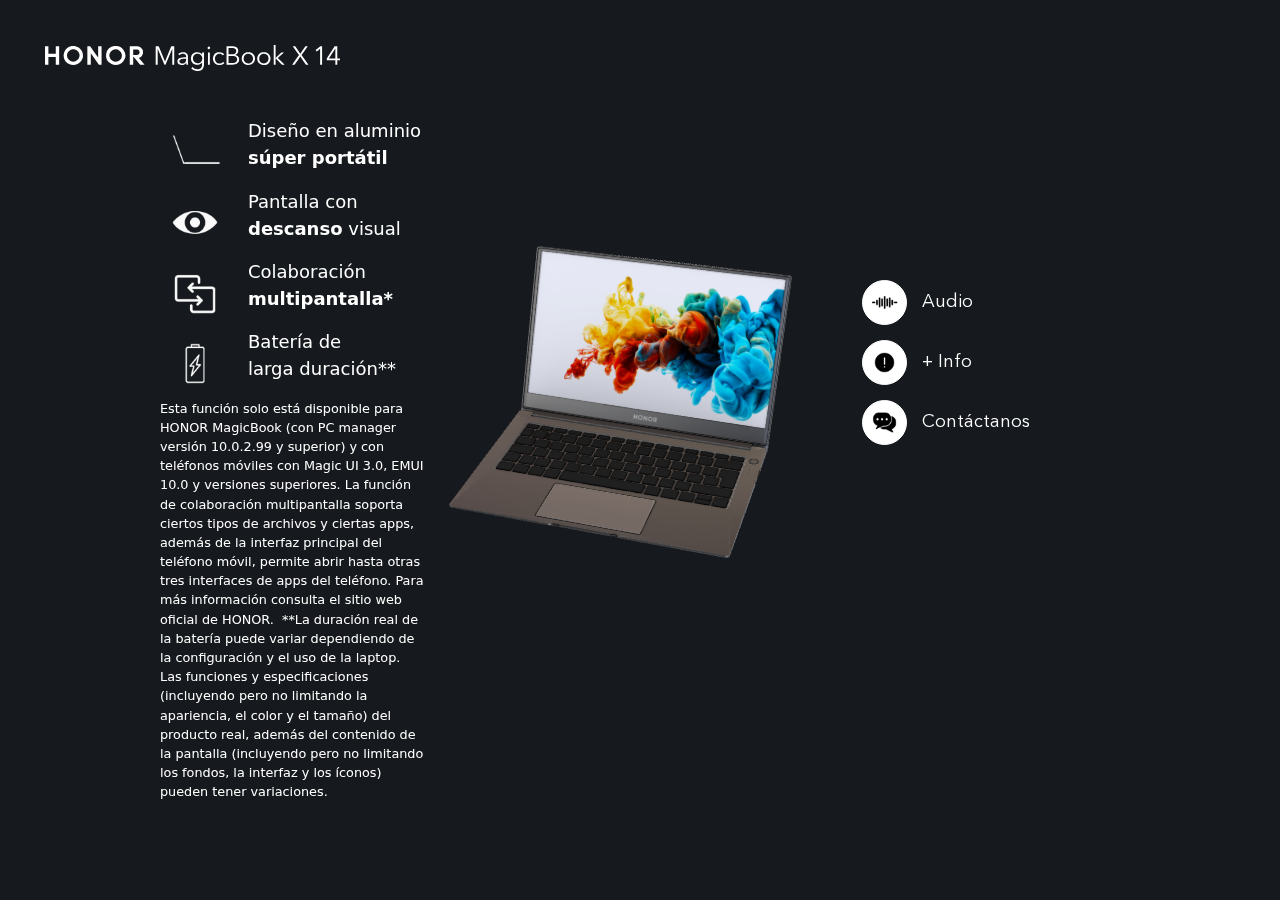
==== index.html @ a338cd91 "relieve" ====
<!DOCTYPE html>
<!-- __V3D_PUZZLES__ - enable Puzzles button in the App Manager -->
<!-- __V3D_TEMPLATE__ - template-based file; delete this line to prevent this file from being updated -->
<html lang="en">
<head>
  <title>HONOR MagicBook X14</title>
  <meta charset="utf-8">
  <meta name="viewport" content="width=device-width, user-scalable=no, minimum-scale=1.0, maximum-scale=1.0">

  <!-- Search Engines -->
  <meta name="description" content="Esta función solo está disponible para HONOR MagicBook (con PC manager versión 10.0.2.99 y superior) y con teléfonos móviles con Magic UI 3.0, EMUI 10.0 y versiones superiores. La función de colaboración multipantalla soporta ciertos tipos de archivos y ciertas apps, además de la interfaz principal del teléfono móvil, permite abrir hasta otras tres interfaces de apps del teléfono. Para más información consulta el sitio web oficial de HONOR. ">
  <!-- Twitter -->
  <meta name="twitter:card" content="summary">
  <meta name="twitter:title" content="HONOR MagicBook X14">
  <meta name="twitter:description" content="**La duración real de la batería puede variar dependiendo de la configuración y el uso de la laptop.">
  <meta name="twitter:image:src" content="#">
  <!-- Open Graph -->
  <meta property="og:title" content="HONOR MagicBook X14">
  <meta property="og:description" content="Las funciones y especificaciones (incluyendo pero no limitando la apariencia, el color y el tamaño) del producto real, además del contenido de la pantalla (incluyendo pero no limitando los fondos, la interfaz y los íconos) pueden tener variaciones. ">
  <meta property="og:image" content="#">
  <meta property="og:type" content="website">

  <meta name="generator" content="Verge3D 3.7.1">

  <!-- favicons -->
  <!-- <link rel="apple-touch-icon" sizes="180x180" href="media/apple-touch-icon.png">
  <link rel="icon" type="image/png" sizes="32x32" href="media/favicon-32x32.png">
  <link rel="icon" type="image/png" sizes="16x16" href="media/favicon-16x16.png">
  <link rel="manifest" href="media/manifest.json">
  <link rel="mask-icon" href="media/safari-pinned-tab.svg" color="#5bbad5">
  <meta name="theme-color" content="#ffffff"> -->


  
  <script src="v3d.js"></script>
  <script src="honor_laptop.js"></script>

  <link rel="stylesheet" type="text/css" href="honor_laptop.css">
  <link href="https://cdn.jsdelivr.net/npm/bootstrap@5.1.0/dist/css/bootstrap.min.css" rel="stylesheet">
  <!-- JavaScript Bundle with Popper -->
      <script src="https://cdn.jsdelivr.net/npm/bootstrap@5.1.0/dist/js/bootstrap.bundle.min.js" integrity="sha384-U1DAWAznBHeqEIlVSCgzq+c9gqGAJn5c/t99JyeKa9xxaYpSvHU5awsuZVVFIhvj" crossorigin="anonymous"></script>
</head>

<body>
  <div id="v3d-container">
    <header>
      <img class="logo" src="img/logo.svg" alt="HONOR CHOICE True Wireless Stereo Earbuds">
    </header>
  </div>
  <div class="content">
    <h1 class="title">
      <span>
        <button class="plus" type="button" data-toggle="modal" data-target="#prueba" onclick="openInfo()">
        <img src="img/plus.png" alt="">
        </button>
      </span>
    </h1>
    <ul class="detalles">
      <li>
        <img src="img/design_laptop_.png" alt="">
        <p>Diseño en aluminio <br> <b>súper portátil</b></p>
      </li>
      <li>
        <img src="img/descanso_visual_.png" alt="">
        <p>Pantalla con <br> <b> descanso</b> visual</p>
      </li>
      <li>
        <img src="img/multi_screen_.png" alt="">
        <p>Colaboración <br> <b> multipantalla*</b></p>
      </li>
      <li>
        <img src="img/bateria-8.png" alt="">
        <p>Batería de <br> larga duración**</p>
      </li>
      <li>
        <p class="small-txt">
          Esta función solo está disponible para HONOR MagicBook (con PC manager versión 10.0.2.99 y superior) y con teléfonos móviles con Magic UI 3.0, EMUI 10.0 y versiones superiores. La función de colaboración multipantalla soporta ciertos tipos de archivos y ciertas apps, además de la interfaz principal del teléfono móvil, permite abrir hasta otras tres interfaces de apps del teléfono. Para más información consulta el sitio web oficial de HONOR. 
**La duración real de la batería puede variar dependiendo de la configuración y el uso de la laptop.
Las funciones y especificaciones (incluyendo pero no limitando la apariencia, el color y el tamaño) del producto real, además del contenido de la pantalla (incluyendo pero no limitando los fondos, la interfaz y los íconos) pueden tener variaciones. 
        </p>
      </li>
    </ul>
          <div class="note">
        <div class="botones">
          <div class="btn-wrap">
            <button onclick="playAudio()" type="button">
              <img class="visible" width="35px" src="img/audi_blacko.png" alt=""> 
              <img class="oculto" width="35px" src="img/audio.png" alt="">               
            </button>
            <p>Audio</p>
        </div>
          <audio id="myAudio">
            <source src="audio/music.mp3" type="audio/mpeg">
            Your browser does not support the audio element.
          </audio>
          <div class="btn-wrap">
            <a href="https://www.hihonor.com/mx/products/laptop/honor-magicbook-x14/" target="_blank">
              <img class="visible" width="35px" src="img/mas-info_black.png" alt=""> 
              <img class="oculto" width="35px" src="img/more_info_.png" alt="">
            </a>
            <p>+ Info</p>
          </div>
<div class="btn-wrap">
  <button id="estados" class="btn btn-primary mt-4" onclick="openModal()">
    <img class="visible" width="35px" src="img/contactanos_black.png" alt=""> 
    <img class="oculto" width="35px" src="img/contactanos_.png" alt=""> 
    </button>
    <p>Contáctanos</p>
</div>
<!-- <div class="btn-wrap">
  <a id="ancleWord" href="https://wa.me/5580230675?text=¡Hola!, me gustaría conocer más sobre la HONOR MagicBook X 14." target="_blank">
    <img class="visible" width="35px" src="img/contactanos_black.png" alt=""> 
    <img class="oculto" width="35px" src="img/contactanos_.png" alt=""> 
    </a>
    <p>Ventas</p>
</div> -->

        </div>
      </div>
    <div class="botones-mobile">
      <div class="btn">
        <button onclick="playAudio()" type="button"><img width="30px" src="img/audi_blacko.png" alt=""></button>
        <p>Audio</p>
      </div>

      <audio id="myAudio">
        <source src="audio/music.mp3" type="audio/mpeg">
        Your browser does not support the audio element.
      </audio>
      <div class="btn">
      <a href="https://www.hihonor.com/mx/products/laptop/honor-magicbook-x14/" target="_blank">
        <img width="30px" src="img/mas-info_black.png" alt="">
      </a>
      <p>+ Info</p>
    </div>
    <div class="btn world">
      <button id="estados" class="btn btn-primary mt-4" onclick="openModal()">
        <img class="visible" width="35px" src="img/contactanos_black.png" alt=""> 
        <img class="oculto" width="35px" src="img/contactanos_.png" alt=""> 
        </button>
        <p>Contáctanos</p>
    </div>
<!-- <div class="btn">
  <a id="ancleWord" href="https://wa.me/5580230675?text=¡Hola!, me gustaría conocer más sobre la HONOR MagicBook X 14." target="_blank">
    <img class="visible" width="35px" src="img/contactanos_black.png" alt=""> 
    <img class="oculto" width="35px" src="img/contactanos_.png" alt=""> 
    </a>
    <p>Ventas</p>
</div> -->

    </div>
  </div>
  <p style="display: none;">Selecciono el estado de <strong id="state">Mexico </strong></p>
  <div class="modal fade" id="myModal" tabindex="-1" aria-labelledby="exampleModalLabel" aria-hidden="true">
    <div class="modal-dialog">
      <div class="modal-content">
        <div class="modal-header">
          <h5 class="modal-title" id="exampleModalLabel">País / Ciudad</h5>
          <button type="button" class="btn-close" data-bs-dismiss="modal" aria-label="Close"></button>
        </div>
        <div class="modal-body">
          <select id="dropdownStates" class="form-control">
            <option value="5580230675" selected>Elige una opción.</option>
            <option value="5580683980">AGUASCALIENTES</option>
            <option value="5579614320">BAJA CALIFORNIA</option>
            <option value="5579614320">BAJA CALIFORNIA SUR</option>
            <option value="5580684679">CAMPECHE</option>
            <option value="5579614396">CDMX - ZONA CENTRO</option>
            <option value="5580230675">CDMX - ZONA NORTE</option>
            <option value="5580230664">CDMX - ZONA ORIENTE</option>
            <option value="5579614396">CDMX - ZONA PONIENTE</option>
            <option value="5580683961">CDMX - ZONA SUR</option>
            <option value="5580684679">CHIAPAS</option>
            <option value="5579614320">CHIHUAHUA</option>
            <option value="5579614320">COAHUILA</option>
            <option value="5580683980">COLIMA</option>
            <option value="5579614320">DURANGO</option>
            <option value="5580230675">ESTADO DE MÉXICO</option>
            <option value="5580683980">GUANAJUATO</option>
            <option value="5580682224">GUERRERO</option>
            <option value="5580230675">HIDALGO</option>
            <option value="5580683980">JALISCO</option>
            <option value="5580683980">MICHOACÁN</option>
            <option value="5580683961">MORELOS</option>
            <option value="5580683980">NAYARIT</option>
            <option value="5579614320">NUEVO LEÓN</option>
            <option value="5580230655">OAXACA</option>
            <option value="5580682224">PUEBLA</option>
            <option value="5580683980">QUERÉTARO</option>
            <option value="5580684679">QUINTANA ROO</option>
            <option value="5580683980">SAN LUIS POTOSÍ</option>
            <option value="5580683980">SINALOA</option>
            <option value="5579614320">SONORA</option>
            <option value="5580684679">TABASCO</option>
            <option value="5580230655">TAMAULIPAS</option>
            <option value="5580682224">TLAXCALA</option>
            <option value="5580230655">VERACRUZ</option>
            <option value="5580684679">YUCATÁN</option>
            <option value="5580683980">ZACATECAS</option>
          </select>
        </div>
      </div>
    </div>
  </div>


  <div class="modal fade" id="prueba" tabindex="-1" role="dialog" aria-labelledby="pruebaLabel" aria-hidden="true">
    <div class="modal-dialog" role="document">
      <div class="modal-content infop">
  
          <button type="button" class="btn-close white" data-bs-dismiss="modal" aria-label="Close">
            <img class="cerrar" src="img/plus.png" alt="">
          </button>  

     
        <div class="modal-body inner">
        <ul class="list-info">
          <li>
            <img src="img/design_laptop_.png" alt="">
            <p>Diseño en aluminio <br> <b>súper portátil</b></p>
          </li>
          <li>
            <img src="img/descanso_visual_.png" alt="">
            <p>Pantalla con <br> <b> descanso</b> visual</p>
          </li>
          <li>
            <img src="img/multi_screen_.png" alt="">
            <p>Colaboración <br> <b> multipantalla*</b></p>
          </li>
          <li>
            <img src="img/bateria-8.png" alt="">
            <p>Batería de <br> larga duración**</p>
          </li>
          <li>
            <p class="small-txt">
              Esta función solo está disponible para HONOR MagicBook (con PC manager versión 10.0.2.99 y superior) y con teléfonos móviles con Magic UI 3.0, EMUI 10.0 y versiones superiores. La función de colaboración multipantalla soporta ciertos tipos de archivos y ciertas apps, además de la interfaz principal del teléfono móvil, permite abrir hasta otras tres interfaces de apps del teléfono. Para más información consulta el sitio web oficial de HONOR. 
    **La duración real de la batería puede variar dependiendo de la configuración y el uso de la laptop.
    Las funciones y especificaciones (incluyendo pero no limitando la apariencia, el color y el tamaño) del producto real, además del contenido de la pantalla (incluyendo pero no limitando los fondos, la interfaz y los íconos) pueden tener variaciones. 
            </p>
          </li>
        </ul>
        </div>
      </div>
    </div>
  </div>

  <script>
    //Defines variables
    let myModal = new bootstrap.Modal(document.getElementById("myModal"))
    let myInfo = new bootstrap.Modal(document.getElementById("prueba"))
    let dropdown = document.getElementById("dropdownStates")
    let ancleWord = document.getElementById("ancleWord")
    let state = document.getElementById('state')


//On load the page
/*window.onload = () => {
  myModal.show()
}*/

    function openModal() {
      myModal.show()
    }

    function openInfo() {
      myInfo.show()
    }

    //Event that verify the dropdown
    dropdown.addEventListener("change", (e) => {
      
      let numbers = parseInt(e.target.value)
      let stateWord= e.target.selectedOptions[0].text;
      //Change the state in description
      if(stateWord ==='Estado')
        state.innerText= 'Mexico'
      else
        state.innerText= stateWord;
      
      //Change the href and hide the modal
      let link = location.href=`https://wa.me/${numbers}?text=¡Hola!, me gustaría conocer más sobre la HONOR MagicBook X 14.`
      ancleWord.setAttribute("href", link)
      myModal.hide()
    });
  </script>

  <script>
    var x = document.getElementById("myAudio"); 
    
    function playAudio() { 
      x.play(); 
    } 
    
    function pauseAudio() { 
      x.pause(); 
    } 
    </script>
</body>

</html>
---- honor_laptop.css ----
/* __V3D_TEMPLATE__ - template-based file; delete this line to prevent this file from being updated */

@font-face {
    font-family: 'Avenir Next Demi';
    src: url('fonts/AvenirNext-DemiBold.eot');
    src: url('fonts/AvenirNext-DemiBold.eot?#iefix') format('embedded-opentype'),
        url('fonts/AvenirNext-DemiBold.woff2') format('woff2'),
        url('fonts/AvenirNext-DemiBold.woff') format('woff'),
        url('fonts/AvenirNext-DemiBold.ttf') format('truetype'),
        url('fonts/AvenirNext-DemiBold.svg#AvenirNext-DemiBold') format('svg');
    font-weight: 600;
    font-style: normal;
    font-display: swap;
}

@font-face {
    font-family: 'Avenir Next LT Pro';
    src: url('fonts/AvenirNextLTPro-Regular.eot');
    src: url('fonts/AvenirNextLTPro-Regular.eot?#iefix') format('embedded-opentype'),
        url('fonts/AvenirNextLTPro-Regular.woff2') format('woff2'),
        url('fonts/AvenirNextLTPro-Regular.woff') format('woff'),
        url('fonts/AvenirNextLTPro-Regular.ttf') format('truetype'),
        url('fonts/AvenirNextLTPro-Regular.svg#AvenirNextLTPro-Regular') format('svg');
    font-weight: normal;
    font-style: normal;
    font-display: swap;
}

*{
    margin: 0;
    padding: 0;
    box-sizing: border-box;
}
a{
    display: none;
}
html {
background-color: #16191d;
    height: 100%;
    overflow: hidden;
    font-family: 'Avenir Next LT Pro';
    font-weight: normal;
  }

body {
    margin: 0px;
    overflow: hidden;
    background-color: #16191d !important;
}

#v3d-container {
    position: absolute;
    top: 0px;
    left: 0px;
    width: 100%;
    height: 100%;
}

.fullscreen-button {
    position: absolute;
    top: 5px;
    right: 5px;
    width: 50px;
    height: 50px;
    cursor: pointer;
    background-size: 100% 100%;
    display: none;
    z-index: 1;
}

.v3d-simple-preloader-bar {
    background: #fff;
}

.v3d-simple-preloader-background {
    background-color: #000;
}

.v3d-simple-preloader-logo {
    background-image: url("../img/preloader.svg");
    width: 100%;
}

.v3d-simple-preloader-container {
    left: 45%;
    width: 300px;
    height: 300px;
    z-index: 999999;
}
p{
    color: #fff;
}

header {
	position: fixed;
	width: 100vw;
}
header .logo {
    padding: 45px 0 0 45px;
}
.logo{
    width: 340px;
}
.title {
	position: absolute;
	top: 15%;
	width: 35%;
	left: 3%;
	font-size: 2vw;
	color: #fff;
	font-family: 'Avenir Next Demi';
	line-height: 1;
	font-weight: bold;
}
.detalles {
	position: absolute;
	left: 10vw;
	top: 13vh;
    width: 30%;
}

.detalles li{
    display: flex;
    justify-content: space-between;
    align-items: center;
}

.detalles li p{
font-size: 18px;
}

.detalles img{
    width: 20%;
    margin-right: 15px;
}
.detalles p{
    width:75%;
}
.note {
	position: absolute;
	width: 300px;
	height: auto;
	right: 10vw;
	top: 30vh;
	text-align: center;
	font-size: 18px;
	text-align: left;
	padding: 10px;
}


.botones {
	display: flex;
	flex-direction: column;
	justify-content: center;
}

.botones a, .botones button {
	width: 45px;
	border: 1px solid #fff;
	background-color: #fff;
	color: #000;
	height: 45px;
	margin-bottom: 15px;
	cursor: pointer;
	display: flex;
	justify-content: center;
	align-items: center;
	text-decoration: none;
	border-radius: 50%;
	font-size: 15px;
	font-weight: bold;
	font-family: 'Avenir Next Demi';
}

.botones a:hover, .botones button:hover{
    background-color: #000;
    color: #fff;
}
#estados{
    position: relative;
    margin-top: 0 !important;
}
.oculto{
    display: none;
}

.botones button:hover .oculto{
    display: block;
}

.botones button:hover .visible{
    display: none;
}

.botones a:hover .oculto{
    display: block;
}

.botones a:hover .visible{
    display: none;
}


.note p {
	color: #fff;
	font-family: 'Avenir Next LT Pro';
	line-height: 1.4;
	margin-bottom: 15px;
}
.note .small{
    font-size: 10px;
}
.small-txt{
    font-size: 0.8em !important;
}
.botones-mobile {
    display: none;
}

.plus{
    display: none;
}
.btn-wrap{
    display: flex;
    align-items: center;
}
.btn-wrap p{
    margin-left: 15px;
}
/* removes tap blinking on ios devices */
* { -webkit-tap-highlight-color:rgba(0,0,0,0); }

@media only screen and (max-width:767px), only screen and (max-device-width:767px) {


    .v3d-simple-preloader-container {
        left: 45%;
        width: 200px;
        height: 200px;
        z-index: 999999;
    }

    #v3d-container {
        position: relative;
        width: 100%;
        height: 100vh;
    }

    .detalles {
display: none;
    }

    .plus {
        width: 20px;
        display: block;
        margin-top: 10%;
        margin-left: 5%;
        background-color: transparent;
        border-style: none;
    }
    .plus img{
        width: 25px;
    }
    .v3d-canvas {
        position: relative;
        z-index: -1;
    }
    .note{
        display: none;
    }
    .title {
        position: absolute;
        top: 70px;
        font-size: 6vw;
        width: auto;
        left: 0;
        right: 0;
        margin: 0 auto;
        padding: 10px;
        text-align: center;
    }
    header{
        text-align: center;
        position: absolute;
    }
    header .logo {
        padding: 35px 20px 0 13px;
        width: 280px;
    }
    .botones-mobile button{
        border-style: none;
    }
    .botones-mobile a, .botones-mobile button {
        display: flex !important;
        justify-content: center;
        align-items: center;
        width: 45px;
        height: 45px;
        margin-bottom: 15px;
        color: #000;
        background-color: #fff;
        cursor: pointer;
        border-radius: 50%;
        text-decoration: none;
        font-family: 'Avenir Next Demi';
        font-size: 15px;
        flex-direction: column;
    }
    .botones-mobile {
        display: flex;
        flex-direction: row;
        align-items: center;
        justify-content: space-evenly;
        width: 100%;
        position: fixed;
        bottom: 0;
        right: 0;
        height: auto;
        text-align: center;
        padding-top: 0;
    }
    #estados{
        font-size: 13px;
        padding: 0;
        margin-bottom: 3px;
    }
    #estados img{
        width: 30px;
    }

    .modal-content.infop {
        position: relative;
        display: flex;
        flex-direction: column;
        width: 100%;
        pointer-events: auto;
        background-color: #000000bf;
        background-clip: padding-box;
        border: 1px solid rgba(0,0,0,.2);
        border-radius: .3rem;
        outline: 0;
    }
    .cerrar {
        width: 25px;
        transform: rotate(45deg);
        right: 0;
        opacity: 1;
        z-index: 9999;
        position: absolute;
    }
    .btn-close {
        box-sizing: content-box;
        width: 1em;
        height: 1em;
        padding: .25em .25em;
        color: #000;
        background: transparent url("data:image/svg+xml,%3csvg xmlns='http://www.w3.org/2000/svg' viewBox='0 0 16 16' fill='%23000'%3e%3cpath d='M.293.293a1 1 0 011.414 0L8 6.586 14.293.293a1 1 0 111.414 1.414L9.414 8l6.293 6.293a1 1 0 01-1.414 1.414L8 9.414l-6.293 6.293a1 1 0 01-1.414-1.414L6.586 8 .293 1.707a1 1 0 010-1.414z'/%3e%3c/svg%3e") center/1em auto no-repeat;
        border: 0;
        border-radius: .25rem;
        opacity:  1 !important;
        position: absolute;
        right: 25px;
    }
    .list-info{
        padding: 0;
        margin: 0;
    }
    .list-info li {
        display: flex;
        justify-content: space-evenly;
        align-items: center;
        text-align: center;
        margin: 0;
        padding: 0;
    }
    .list-info li img {
        width: 25%;
    }
    .list-info li p {
        font-size: 17px;
        line-height: 1;
        width: 75%;
        text-align: left;
        margin-left: 15px;
    }

    .modal-body.inner {
        height: 100vh;
        display: flex;
        justify-content: center;
        align-items: center;
    }
    .btn {
        display: flex !important;
        flex-direction: column;
        justify-content: center;
        align-items: center;
        height: 120px;
    }
    .btn p, .btn button, .btn a {
        padding: 0;
        font-size: 13px;
        height: 45px;
        margin-bottom: 3px;
    }

    
    #prueba .small-txt {
        margin: 0;
        padding: 0;
        font-size: 13px !important;
        width: 90%;
          line-height: 1.5;
}
     
    }
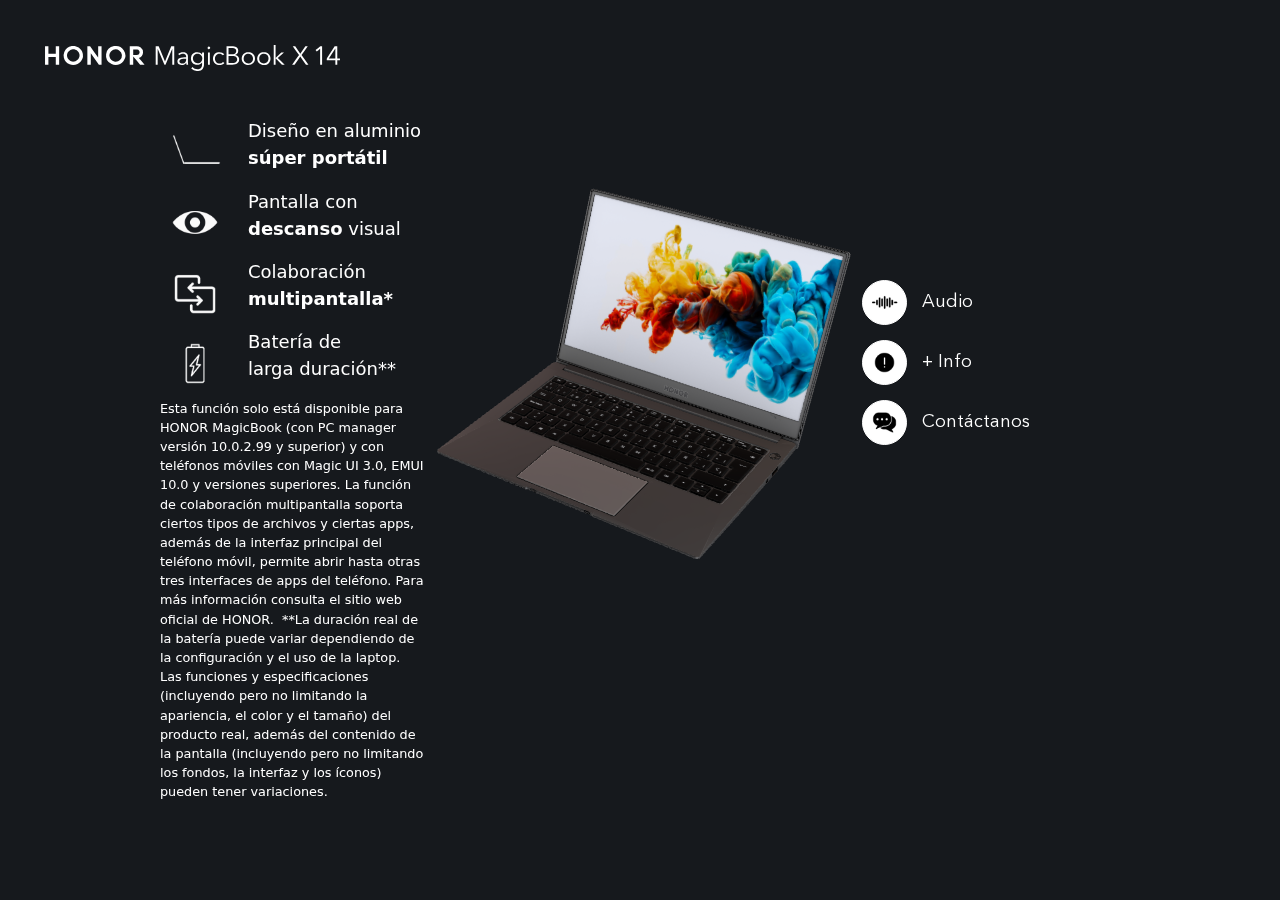
==== commit e8a547c1: "teclas" ====
--- a/index.html
+++ b/index.html
@@ -33,7 +33,7 @@
 
   
   <script src="v3d.js"></script>
-  <script src="honor_laptop.js"></script>
+  <script src="honor x14.js"></script>
 
   <link rel="stylesheet" type="text/css" href="honor_laptop.css">
   <link href="https://cdn.jsdelivr.net/npm/bootstrap@5.1.0/dist/css/bootstrap.min.css" rel="stylesheet">
@@ -295,6 +295,7 @@
       x.pause(); 
     } 
     </script>
+  </div>
 </body>
 
 </html>
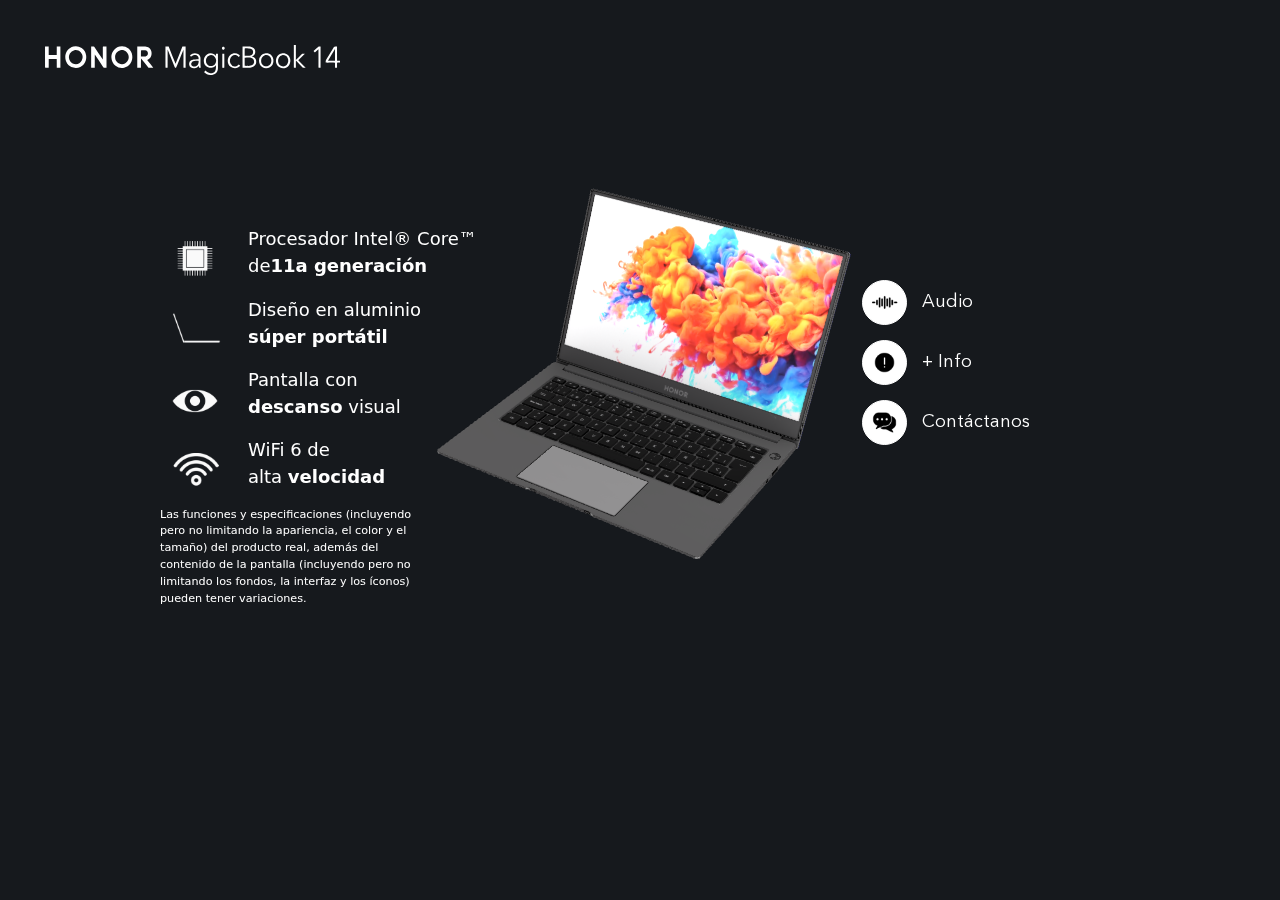
==== commit 829d30cf: "top" ====
--- a/index.html
+++ b/index.html
@@ -3,32 +3,32 @@
 <!-- __V3D_TEMPLATE__ - template-based file; delete this line to prevent this file from being updated -->
 <html lang="en">
 <head>
-  <title>HONOR MagicBook X14</title>
+  <title>Verge3D Web Interactive</title>
   <meta charset="utf-8">
   <meta name="viewport" content="width=device-width, user-scalable=no, minimum-scale=1.0, maximum-scale=1.0">
 
   <!-- Search Engines -->
-  <meta name="description" content="Esta función solo está disponible para HONOR MagicBook (con PC manager versión 10.0.2.99 y superior) y con teléfonos móviles con Magic UI 3.0, EMUI 10.0 y versiones superiores. La función de colaboración multipantalla soporta ciertos tipos de archivos y ciertas apps, además de la interfaz principal del teléfono móvil, permite abrir hasta otras tres interfaces de apps del teléfono. Para más información consulta el sitio web oficial de HONOR. ">
+  <meta name="description" content="Interactive 3D Web application made with Verge3D. Immerse yourself in amazing graphics experience offered by state-of-the WebGL and HTML5 technologies.">
   <!-- Twitter -->
   <meta name="twitter:card" content="summary">
-  <meta name="twitter:title" content="HONOR MagicBook X14">
-  <meta name="twitter:description" content="**La duración real de la batería puede variar dependiendo de la configuración y el uso de la laptop.">
-  <meta name="twitter:image:src" content="#">
+  <meta name="twitter:title" content="Verge3D Web Interactive">
+  <meta name="twitter:description" content="Interactive 3D Web application made with Verge3D. Immerse yourself in amazing graphics experience offered by state-of-the WebGL and HTML5 technologies.">
+  <meta name="twitter:image:src" content="https://cdn.soft8soft.com/images/player_socials.jpg">
   <!-- Open Graph -->
-  <meta property="og:title" content="HONOR MagicBook X14">
-  <meta property="og:description" content="Las funciones y especificaciones (incluyendo pero no limitando la apariencia, el color y el tamaño) del producto real, además del contenido de la pantalla (incluyendo pero no limitando los fondos, la interfaz y los íconos) pueden tener variaciones. ">
-  <meta property="og:image" content="#">
+  <meta property="og:title" content="Verge3D Web Interactive">
+  <meta property="og:description" content="Interactive 3D Web application made with Verge3D. Immerse yourself in amazing graphics experience offered by state-of-the WebGL and HTML5 technologies.">
+  <meta property="og:image" content="https://cdn.soft8soft.com/images/player_socials.jpg">
   <meta property="og:type" content="website">
 
   <meta name="generator" content="Verge3D 3.7.1">
 
   <!-- favicons -->
-  <!-- <link rel="apple-touch-icon" sizes="180x180" href="media/apple-touch-icon.png">
+  <link rel="apple-touch-icon" sizes="180x180" href="media/apple-touch-icon.png">
   <link rel="icon" type="image/png" sizes="32x32" href="media/favicon-32x32.png">
   <link rel="icon" type="image/png" sizes="16x16" href="media/favicon-16x16.png">
   <link rel="manifest" href="media/manifest.json">
   <link rel="mask-icon" href="media/safari-pinned-tab.svg" color="#5bbad5">
-  <meta name="theme-color" content="#ffffff"> -->
+  <meta name="theme-color" content="#ffffff">
 
 
   
@@ -57,6 +57,10 @@
     </h1>
     <ul class="detalles">
       <li>
+        <img src="img/processor_.png" alt="">
+        <p>Procesador Intel® Core™ <br>de<b>11a generación</b></p>
+      </li>
+      <li>
         <img src="img/design_laptop_.png" alt="">
         <p>Diseño en aluminio <br> <b>súper portátil</b></p>
       </li>
@@ -65,18 +69,12 @@
         <p>Pantalla con <br> <b> descanso</b> visual</p>
       </li>
       <li>
-        <img src="img/multi_screen_.png" alt="">
-        <p>Colaboración <br> <b> multipantalla*</b></p>
-      </li>
-      <li>
-        <img src="img/bateria-8.png" alt="">
-        <p>Batería de <br> larga duración**</p>
+        <img src="img/wifi6_.png" alt="">
+        <p>WiFi 6 de <br> alta <b>velocidad</b></p>
       </li>
       <li>
         <p class="small-txt">
-          Esta función solo está disponible para HONOR MagicBook (con PC manager versión 10.0.2.99 y superior) y con teléfonos móviles con Magic UI 3.0, EMUI 10.0 y versiones superiores. La función de colaboración multipantalla soporta ciertos tipos de archivos y ciertas apps, además de la interfaz principal del teléfono móvil, permite abrir hasta otras tres interfaces de apps del teléfono. Para más información consulta el sitio web oficial de HONOR. 
-**La duración real de la batería puede variar dependiendo de la configuración y el uso de la laptop.
-Las funciones y especificaciones (incluyendo pero no limitando la apariencia, el color y el tamaño) del producto real, además del contenido de la pantalla (incluyendo pero no limitando los fondos, la interfaz y los íconos) pueden tener variaciones. 
+          Las funciones y especificaciones (incluyendo pero no limitando la apariencia, el color y el tamaño) del producto real, además del contenido de la pantalla (incluyendo pero no limitando los fondos, la interfaz y los íconos) pueden tener variaciones. 
         </p>
       </li>
     </ul>
@@ -94,7 +92,7 @@
             Your browser does not support the audio element.
           </audio>
           <div class="btn-wrap">
-            <a href="https://www.hihonor.com/mx/products/laptop/honor-magicbook-x14/" target="_blank">
+            <a href="https://www.hihonor.com/mx/products/laptop/honor-magicbook14-2021/" target="_blank">
               <img class="visible" width="35px" src="img/mas-info_black.png" alt=""> 
               <img class="oculto" width="35px" src="img/more_info_.png" alt="">
             </a>
@@ -108,7 +106,7 @@
     <p>Contáctanos</p>
 </div>
 <!-- <div class="btn-wrap">
-  <a id="ancleWord" href="https://wa.me/5580230675?text=¡Hola!, me gustaría conocer más sobre la HONOR MagicBook X 14." target="_blank">
+  <a id="ancleWord" href="https://wa.me/5580230675?text=¡Hola!, me gustaría conocer más sobre la HONOR MagicBook 14." target="_blank">
     <img class="visible" width="35px" src="img/contactanos_black.png" alt=""> 
     <img class="oculto" width="35px" src="img/contactanos_.png" alt=""> 
     </a>
@@ -128,7 +126,7 @@
         Your browser does not support the audio element.
       </audio>
       <div class="btn">
-      <a href="https://www.hihonor.com/mx/products/laptop/honor-magicbook-x14/" target="_blank">
+      <a href="https://www.hihonor.com/mx/products/laptop/honor-magicbook14-2021/" target="_blank">
         <img width="30px" src="img/mas-info_black.png" alt="">
       </a>
       <p>+ Info</p>
@@ -141,7 +139,7 @@
         <p>Contáctanos</p>
     </div>
 <!-- <div class="btn">
-  <a id="ancleWord" href="https://wa.me/5580230675?text=¡Hola!, me gustaría conocer más sobre la HONOR MagicBook X 14." target="_blank">
+  <a id="ancleWord" href="https://wa.me/5580230675?text=¡Hola!, me gustaría conocer más sobre la HONOR MagicBook 14." target="_blank">
     <img class="visible" width="35px" src="img/contactanos_black.png" alt=""> 
     <img class="oculto" width="35px" src="img/contactanos_.png" alt=""> 
     </a>
@@ -160,43 +158,43 @@
         </div>
         <div class="modal-body">
           <select id="dropdownStates" class="form-control">
-            <option value="5580230675" selected>Elige una opción.</option>
-            <option value="5580683980">AGUASCALIENTES</option>
-            <option value="5579614320">BAJA CALIFORNIA</option>
-            <option value="5579614320">BAJA CALIFORNIA SUR</option>
-            <option value="5580684679">CAMPECHE</option>
-            <option value="5579614396">CDMX - ZONA CENTRO</option>
-            <option value="5580230675">CDMX - ZONA NORTE</option>
-            <option value="5580230664">CDMX - ZONA ORIENTE</option>
-            <option value="5579614396">CDMX - ZONA PONIENTE</option>
-            <option value="5580683961">CDMX - ZONA SUR</option>
-            <option value="5580684679">CHIAPAS</option>
-            <option value="5579614320">CHIHUAHUA</option>
-            <option value="5579614320">COAHUILA</option>
-            <option value="5580683980">COLIMA</option>
-            <option value="5579614320">DURANGO</option>
-            <option value="5580230675">ESTADO DE MÉXICO</option>
-            <option value="5580683980">GUANAJUATO</option>
-            <option value="5580682224">GUERRERO</option>
-            <option value="5580230675">HIDALGO</option>
-            <option value="5580683980">JALISCO</option>
-            <option value="5580683980">MICHOACÁN</option>
-            <option value="5580683961">MORELOS</option>
-            <option value="5580683980">NAYARIT</option>
-            <option value="5579614320">NUEVO LEÓN</option>
-            <option value="5580230655">OAXACA</option>
-            <option value="5580682224">PUEBLA</option>
-            <option value="5580683980">QUERÉTARO</option>
-            <option value="5580684679">QUINTANA ROO</option>
-            <option value="5580683980">SAN LUIS POTOSÍ</option>
-            <option value="5580683980">SINALOA</option>
-            <option value="5579614320">SONORA</option>
-            <option value="5580684679">TABASCO</option>
-            <option value="5580230655">TAMAULIPAS</option>
-            <option value="5580682224">TLAXCALA</option>
-            <option value="5580230655">VERACRUZ</option>
-            <option value="5580684679">YUCATÁN</option>
-            <option value="5580683980">ZACATECAS</option>
+            <option value="525580230675" selected>Elige una opción.</option>
+            <option value="525580683980">AGUASCALIENTES</option>
+            <option value="525579614320">BAJA CALIFORNIA</option>
+            <option value="525579614320">BAJA CALIFORNIA SUR</option>
+            <option value="525580684679">CAMPECHE</option>
+            <option value="525579614396">CDMX - ZONA CENTRO</option>
+            <option value="525580230675">CDMX - ZONA NORTE</option>
+            <option value="525580230664">CDMX - ZONA ORIENTE</option>
+            <option value="525579614396">CDMX - ZONA PONIENTE</option>
+            <option value="525580683961">CDMX - ZONA SUR</option>
+            <option value="525580684679">CHIAPAS</option>
+            <option value="525579614320">CHIHUAHUA</option>
+            <option value="525579614320">COAHUILA</option>
+            <option value="525580683980">COLIMA</option>
+            <option value="525579614320">DURANGO</option>
+            <option value="525580230675">ESTADO DE MÉXICO</option>
+            <option value="525580683980">GUANAJUATO</option>
+            <option value="525580682224">GUERRERO</option>
+            <option value="525580230675">HIDALGO</option>
+            <option value="525580683980">JALISCO</option>
+            <option value="525580683980">MICHOACÁN</option>
+            <option value="525580683961">MORELOS</option>
+            <option value="525580683980">NAYARIT</option>
+            <option value="525579614320">NUEVO LEÓN</option>
+            <option value="525580230655">OAXACA</option>
+            <option value="525580682224">PUEBLA</option>
+            <option value="525580683980">QUERÉTARO</option>
+            <option value="525580684679">QUINTANA ROO</option>
+            <option value="525580683980">SAN LUIS POTOSÍ</option>
+            <option value="525580683980">SINALOA</option>
+            <option value="525579614320">SONORA</option>
+            <option value="525580684679">TABASCO</option>
+            <option value="525580230655">TAMAULIPAS</option>
+            <option value="525580682224">TLAXCALA</option>
+            <option value="525580230655">VERACRUZ</option>
+            <option value="525580684679">YUCATÁN</option>
+            <option value="525580683980">ZACATECAS</option>
           </select>
         </div>
       </div>
@@ -216,6 +214,10 @@
         <div class="modal-body inner">
         <ul class="list-info">
           <li>
+            <img src="img/processor_.png" alt="">
+            <p>Procesador Intel® Core™ <br>de<b>11a generación</b></p>
+          </li>
+          <li>
             <img src="img/design_laptop_.png" alt="">
             <p>Diseño en aluminio <br> <b>súper portátil</b></p>
           </li>
@@ -224,18 +226,12 @@
             <p>Pantalla con <br> <b> descanso</b> visual</p>
           </li>
           <li>
-            <img src="img/multi_screen_.png" alt="">
-            <p>Colaboración <br> <b> multipantalla*</b></p>
-          </li>
-          <li>
-            <img src="img/bateria-8.png" alt="">
-            <p>Batería de <br> larga duración**</p>
+            <img src="img/wifi6_.png" alt="">
+            <p>WiFi 6 de <br> alta <b>velocidad</b></p>
           </li>
           <li>
             <p class="small-txt">
-              Esta función solo está disponible para HONOR MagicBook (con PC manager versión 10.0.2.99 y superior) y con teléfonos móviles con Magic UI 3.0, EMUI 10.0 y versiones superiores. La función de colaboración multipantalla soporta ciertos tipos de archivos y ciertas apps, además de la interfaz principal del teléfono móvil, permite abrir hasta otras tres interfaces de apps del teléfono. Para más información consulta el sitio web oficial de HONOR. 
-    **La duración real de la batería puede variar dependiendo de la configuración y el uso de la laptop.
-    Las funciones y especificaciones (incluyendo pero no limitando la apariencia, el color y el tamaño) del producto real, además del contenido de la pantalla (incluyendo pero no limitando los fondos, la interfaz y los íconos) pueden tener variaciones. 
+              Las funciones y especificaciones (incluyendo pero no limitando la apariencia, el color y el tamaño) del producto real, además del contenido de la pantalla (incluyendo pero no limitando los fondos, la interfaz y los íconos) pueden tener variaciones. 
             </p>
           </li>
         </ul>
@@ -278,7 +274,7 @@
         state.innerText= stateWord;
       
       //Change the href and hide the modal
-      let link = location.href=`https://wa.me/${numbers}?text=¡Hola!, me gustaría conocer más sobre la HONOR MagicBook X 14.`
+      let link = location.href=`https://wa.me/${numbers}?text=¡Hola!, me gustaría conocer más sobre la HONOR MagicBook 14.`
       ancleWord.setAttribute("href", link)
       myModal.hide()
     });
@@ -296,6 +292,11 @@
     } 
     </script>
   </div>
+  </div>
+  </div>
+  </div>
+  </div>
+  </div>
 </body>
 
 </html>
--- a/honor_laptop.css
+++ b/honor_laptop.css
@@ -115,7 +115,7 @@
 .detalles {
 	position: absolute;
 	left: 10vw;
-	top: 13vh;
+	top: 25vh;
     width: 30%;
 }
 
@@ -212,7 +212,7 @@
     font-size: 10px;
 }
 .small-txt{
-    font-size: 0.8em !important;
+    font-size: 0.7em !important;
 }
 .botones-mobile {
     display: none;
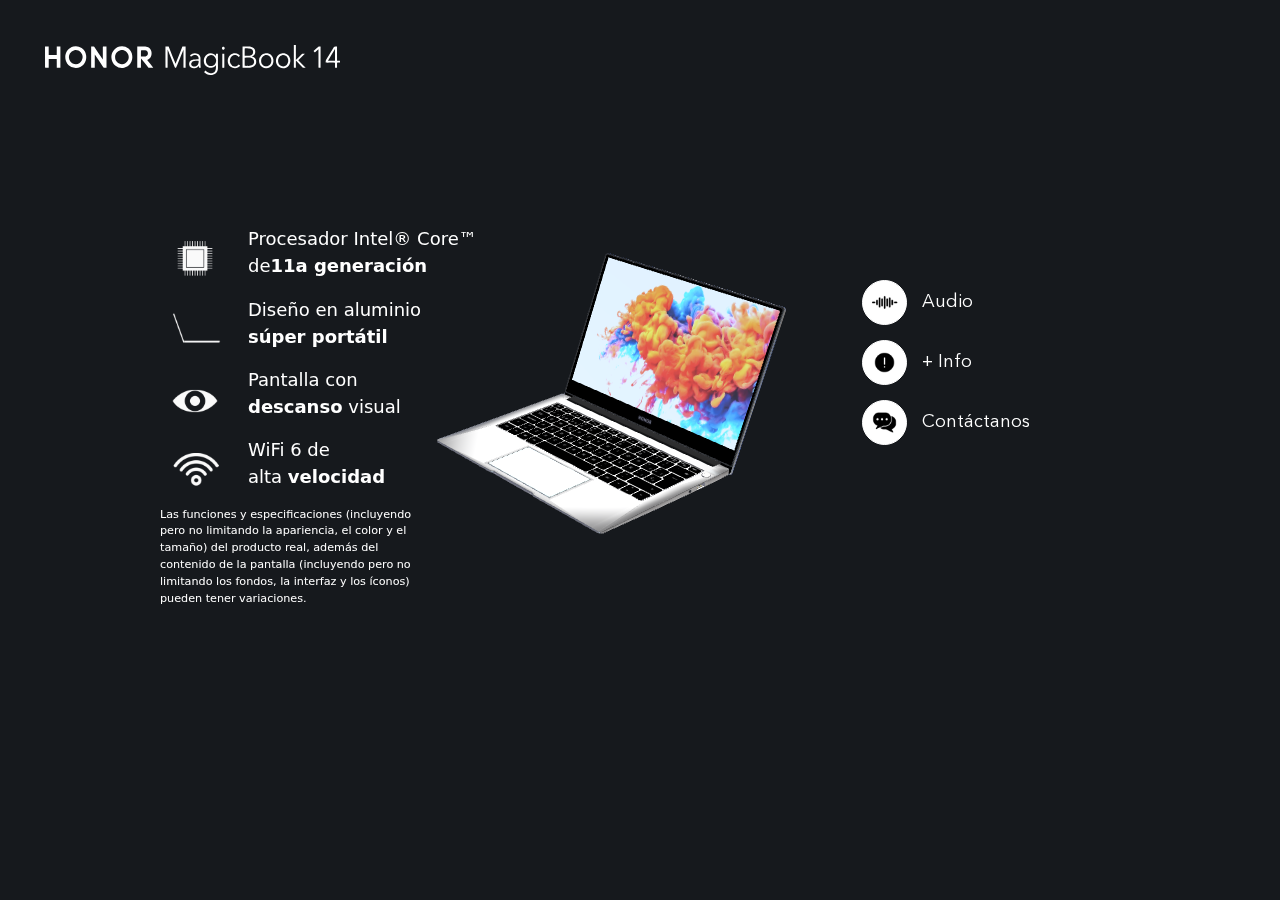
==== commit 8e65af61: "index" ====
--- a/index.html
+++ b/index.html
@@ -3,39 +3,39 @@
 <!-- __V3D_TEMPLATE__ - template-based file; delete this line to prevent this file from being updated -->
 <html lang="en">
 <head>
-  <title>Verge3D Web Interactive</title>
+  <title>HONOR MagicBook 14</title>
   <meta charset="utf-8">
   <meta name="viewport" content="width=device-width, user-scalable=no, minimum-scale=1.0, maximum-scale=1.0">
 
   <!-- Search Engines -->
-  <meta name="description" content="Interactive 3D Web application made with Verge3D. Immerse yourself in amazing graphics experience offered by state-of-the WebGL and HTML5 technologies.">
+  <meta name="description" content="     Las funciones y especificaciones (incluyendo pero no limitando la apariencia, el color y el tamaño) del producto real, además del contenido de la pantalla (incluyendo pero no limitando los fondos, la interfaz y los íconos) pueden tener variaciones.">
   <!-- Twitter -->
   <meta name="twitter:card" content="summary">
-  <meta name="twitter:title" content="Verge3D Web Interactive">
-  <meta name="twitter:description" content="Interactive 3D Web application made with Verge3D. Immerse yourself in amazing graphics experience offered by state-of-the WebGL and HTML5 technologies.">
+  <meta name="twitter:title" content="HONOR MagicBook 14">
+  <meta name="twitter:description" content="     Las funciones y especificaciones (incluyendo pero no limitando la apariencia, el color y el tamaño) del producto real, además del contenido de la pantalla (incluyendo pero no limitando los fondos, la interfaz y los íconos) pueden tener variaciones.">
   <meta name="twitter:image:src" content="https://cdn.soft8soft.com/images/player_socials.jpg">
   <!-- Open Graph -->
-  <meta property="og:title" content="Verge3D Web Interactive">
-  <meta property="og:description" content="Interactive 3D Web application made with Verge3D. Immerse yourself in amazing graphics experience offered by state-of-the WebGL and HTML5 technologies.">
+  <meta property="og:title" content="HONOR MagicBook 14">
+  <meta property="og:description" content="     Las funciones y especificaciones (incluyendo pero no limitando la apariencia, el color y el tamaño) del producto real, además del contenido de la pantalla (incluyendo pero no limitando los fondos, la interfaz y los íconos) pueden tener variaciones.">
   <meta property="og:image" content="https://cdn.soft8soft.com/images/player_socials.jpg">
   <meta property="og:type" content="website">
 
   <meta name="generator" content="Verge3D 3.7.1">
 
   <!-- favicons -->
-  <link rel="apple-touch-icon" sizes="180x180" href="media/apple-touch-icon.png">
+ <!--  <link rel="apple-touch-icon" sizes="180x180" href="media/apple-touch-icon.png">
   <link rel="icon" type="image/png" sizes="32x32" href="media/favicon-32x32.png">
   <link rel="icon" type="image/png" sizes="16x16" href="media/favicon-16x16.png">
   <link rel="manifest" href="media/manifest.json">
   <link rel="mask-icon" href="media/safari-pinned-tab.svg" color="#5bbad5">
-  <meta name="theme-color" content="#ffffff">
+  <meta name="theme-color" content="#ffffff"> -->
 
 
   
   <script src="v3d.js"></script>
-  <script src="honor x14.js"></script>
-
-  <link rel="stylesheet" type="text/css" href="honor_laptop.css">
+  <script src="final_magicbook.js"></script>
+
+  <link rel="stylesheet" type="text/css" href="honor.css">
   <link href="https://cdn.jsdelivr.net/npm/bootstrap@5.1.0/dist/css/bootstrap.min.css" rel="stylesheet">
   <!-- JavaScript Bundle with Popper -->
       <script src="https://cdn.jsdelivr.net/npm/bootstrap@5.1.0/dist/js/bootstrap.bundle.min.js" integrity="sha384-U1DAWAznBHeqEIlVSCgzq+c9gqGAJn5c/t99JyeKa9xxaYpSvHU5awsuZVVFIhvj" crossorigin="anonymous"></script>
@@ -297,6 +297,7 @@
   </div>
   </div>
   </div>
+  </div>
 </body>
 
 </html>
--- a/honor.css
+++ b/honor.css
@@ -0,0 +1,417 @@
+/* __V3D_TEMPLATE__ - template-based file; delete this line to prevent this file from being updated */
+
+@font-face {
+    font-family: 'Avenir Next Demi';
+    src: url('fonts/AvenirNext-DemiBold.eot');
+    src: url('fonts/AvenirNext-DemiBold.eot?#iefix') format('embedded-opentype'),
+        url('fonts/AvenirNext-DemiBold.woff2') format('woff2'),
+        url('fonts/AvenirNext-DemiBold.woff') format('woff'),
+        url('fonts/AvenirNext-DemiBold.ttf') format('truetype'),
+        url('fonts/AvenirNext-DemiBold.svg#AvenirNext-DemiBold') format('svg');
+    font-weight: 600;
+    font-style: normal;
+    font-display: swap;
+}
+
+@font-face {
+    font-family: 'Avenir Next LT Pro';
+    src: url('fonts/AvenirNextLTPro-Regular.eot');
+    src: url('fonts/AvenirNextLTPro-Regular.eot?#iefix') format('embedded-opentype'),
+        url('fonts/AvenirNextLTPro-Regular.woff2') format('woff2'),
+        url('fonts/AvenirNextLTPro-Regular.woff') format('woff'),
+        url('fonts/AvenirNextLTPro-Regular.ttf') format('truetype'),
+        url('fonts/AvenirNextLTPro-Regular.svg#AvenirNextLTPro-Regular') format('svg');
+    font-weight: normal;
+    font-style: normal;
+    font-display: swap;
+}
+
+*{
+    margin: 0;
+    padding: 0;
+    box-sizing: border-box;
+}
+a{
+    display: none;
+}
+html {
+background-color: #16191d;
+    height: 100%;
+    overflow: hidden;
+    font-family: 'Avenir Next LT Pro';
+    font-weight: normal;
+  }
+
+body {
+    margin: 0px;
+    overflow: hidden;
+    background-color: #16191d !important;
+}
+
+#v3d-container {
+    position: absolute;
+    top: 0px;
+    left: 0px;
+    width: 100%;
+    height: 100%;
+}
+
+.fullscreen-button {
+    position: absolute;
+    top: 5px;
+    right: 5px;
+    width: 50px;
+    height: 50px;
+    cursor: pointer;
+    background-size: 100% 100%;
+    display: none;
+    z-index: 1;
+}
+
+.v3d-simple-preloader-bar {
+    background: #fff;
+}
+
+.v3d-simple-preloader-background {
+    background-color: #000;
+}
+
+.v3d-simple-preloader-logo {
+    background-image: url("../img/preloader.svg");
+    width: 100%;
+}
+
+.v3d-simple-preloader-container {
+    left: 45%;
+    width: 300px;
+    height: 300px;
+    z-index: 999999;
+}
+p{
+    color: #fff;
+}
+
+header {
+	position: fixed;
+	width: 100vw;
+}
+header .logo {
+    padding: 45px 0 0 45px;
+}
+.logo{
+    width: 340px;
+}
+.title {
+	position: absolute;
+	top: 15%;
+	width: 35%;
+	left: 3%;
+	font-size: 2vw;
+	color: #fff;
+	font-family: 'Avenir Next Demi';
+	line-height: 1;
+	font-weight: bold;
+}
+.detalles {
+	position: absolute;
+	left: 10vw;
+	top: 25vh;
+    width: 30%;
+}
+
+.detalles li{
+    display: flex;
+    justify-content: space-between;
+    align-items: center;
+}
+
+.detalles li p{
+font-size: 18px;
+}
+
+.detalles img{
+    width: 20%;
+    margin-right: 15px;
+}
+.detalles p{
+    width:75%;
+}
+.note {
+	position: absolute;
+	width: 300px;
+	height: auto;
+	right: 10vw;
+	top: 30vh;
+	text-align: center;
+	font-size: 18px;
+	text-align: left;
+	padding: 10px;
+}
+
+
+.botones {
+	display: flex;
+	flex-direction: column;
+	justify-content: center;
+}
+
+.botones a, .botones button {
+	width: 45px;
+	border: 1px solid #fff;
+	background-color: #fff;
+	color: #000;
+	height: 45px;
+	margin-bottom: 15px;
+	cursor: pointer;
+	display: flex;
+	justify-content: center;
+	align-items: center;
+	text-decoration: none;
+	border-radius: 50%;
+	font-size: 15px;
+	font-weight: bold;
+	font-family: 'Avenir Next Demi';
+}
+
+.botones a:hover, .botones button:hover{
+    background-color: #000;
+    color: #fff;
+}
+#estados{
+    position: relative;
+    margin-top: 0 !important;
+}
+.oculto{
+    display: none;
+}
+
+.botones button:hover .oculto{
+    display: block;
+}
+
+.botones button:hover .visible{
+    display: none;
+}
+
+.botones a:hover .oculto{
+    display: block;
+}
+
+.botones a:hover .visible{
+    display: none;
+}
+
+
+.note p {
+	color: #fff;
+	font-family: 'Avenir Next LT Pro';
+	line-height: 1.4;
+	margin-bottom: 15px;
+}
+.note .small{
+    font-size: 10px;
+}
+.small-txt{
+    font-size: 0.7em !important;
+}
+.botones-mobile {
+    display: none;
+}
+
+.plus{
+    display: none;
+}
+.btn-wrap{
+    display: flex;
+    align-items: center;
+}
+.btn-wrap p{
+    margin-left: 15px;
+}
+/* removes tap blinking on ios devices */
+* { -webkit-tap-highlight-color:rgba(0,0,0,0); }
+
+@media only screen and (max-width:767px), only screen and (max-device-width:767px) {
+
+
+    .v3d-simple-preloader-container {
+        left: 45%;
+        width: 200px;
+        height: 200px;
+        z-index: 999999;
+    }
+
+    #v3d-container {
+        position: relative;
+        width: 100%;
+        height: 100vh;
+    }
+
+    .detalles {
+display: none;
+    }
+
+    .plus {
+        width: 20px;
+        display: block;
+        margin-top: 10%;
+        margin-left: 5%;
+        background-color: transparent;
+        border-style: none;
+    }
+    .plus img{
+        width: 25px;
+    }
+    .v3d-canvas {
+        position: relative;
+        z-index: -1;
+    }
+    .note{
+        display: none;
+    }
+    .title {
+        position: absolute;
+        top: 70px;
+        font-size: 6vw;
+        width: auto;
+        left: 0;
+        right: 0;
+        margin: 0 auto;
+        padding: 10px;
+        text-align: center;
+    }
+    header{
+        text-align: center;
+        position: absolute;
+    }
+    header .logo {
+        padding: 35px 20px 0 13px;
+        width: 280px;
+    }
+    .botones-mobile button{
+        border-style: none;
+    }
+    .botones-mobile a, .botones-mobile button {
+        display: flex !important;
+        justify-content: center;
+        align-items: center;
+        width: 45px;
+        height: 45px;
+        margin-bottom: 15px;
+        color: #000;
+        background-color: #fff;
+        cursor: pointer;
+        border-radius: 50%;
+        text-decoration: none;
+        font-family: 'Avenir Next Demi';
+        font-size: 15px;
+        flex-direction: column;
+    }
+    .botones-mobile {
+        display: flex;
+        flex-direction: row;
+        align-items: center;
+        justify-content: space-evenly;
+        width: 100%;
+        position: fixed;
+        bottom: 0;
+        right: 0;
+        height: auto;
+        text-align: center;
+        padding-top: 0;
+    }
+    #estados{
+        font-size: 13px;
+        padding: 0;
+        margin-bottom: 3px;
+    }
+    #estados img{
+        width: 30px;
+    }
+
+    .modal-content.infop {
+        position: relative;
+        display: flex;
+        flex-direction: column;
+        width: 100%;
+        pointer-events: auto;
+        background-color: #000000bf;
+        background-clip: padding-box;
+        border: 1px solid rgba(0,0,0,.2);
+        border-radius: .3rem;
+        outline: 0;
+    }
+    .cerrar {
+        width: 25px;
+        transform: rotate(45deg);
+        right: 0;
+        opacity: 1;
+        z-index: 9999;
+        position: absolute;
+    }
+    .btn-close {
+        box-sizing: content-box;
+        width: 1em;
+        height: 1em;
+        padding: .25em .25em;
+        color: #000;
+        background: transparent url("data:image/svg+xml,%3csvg xmlns='http://www.w3.org/2000/svg' viewBox='0 0 16 16' fill='%23000'%3e%3cpath d='M.293.293a1 1 0 011.414 0L8 6.586 14.293.293a1 1 0 111.414 1.414L9.414 8l6.293 6.293a1 1 0 01-1.414 1.414L8 9.414l-6.293 6.293a1 1 0 01-1.414-1.414L6.586 8 .293 1.707a1 1 0 010-1.414z'/%3e%3c/svg%3e") center/1em auto no-repeat;
+        border: 0;
+        border-radius: .25rem;
+        opacity:  1 !important;
+        position: absolute;
+        right: 25px;
+    }
+    .list-info{
+        padding: 0;
+        margin: 0;
+    }
+    .list-info li {
+        display: flex;
+        justify-content: space-evenly;
+        align-items: center;
+        text-align: center;
+        margin: 0;
+        padding: 0;
+    }
+    .list-info li img {
+        width: 25%;
+    }
+    .list-info li p {
+        font-size: 17px;
+        line-height: 1;
+        width: 75%;
+        text-align: left;
+        margin-left: 15px;
+    }
+
+    .modal-body.inner {
+        height: 100vh;
+        display: flex;
+        justify-content: center;
+        align-items: center;
+    }
+    .btn {
+        display: flex !important;
+        flex-direction: column;
+        justify-content: center;
+        align-items: center;
+        height: 120px;
+    }
+    .btn p, .btn button, .btn a {
+        padding: 0;
+        font-size: 13px;
+        height: 45px;
+        margin-bottom: 3px;
+    }
+
+    
+    #prueba .small-txt {
+        margin: 0;
+        padding: 0;
+        font-size: 13px !important;
+        width: 90%;
+          line-height: 1.5;
+}
+     
+    }